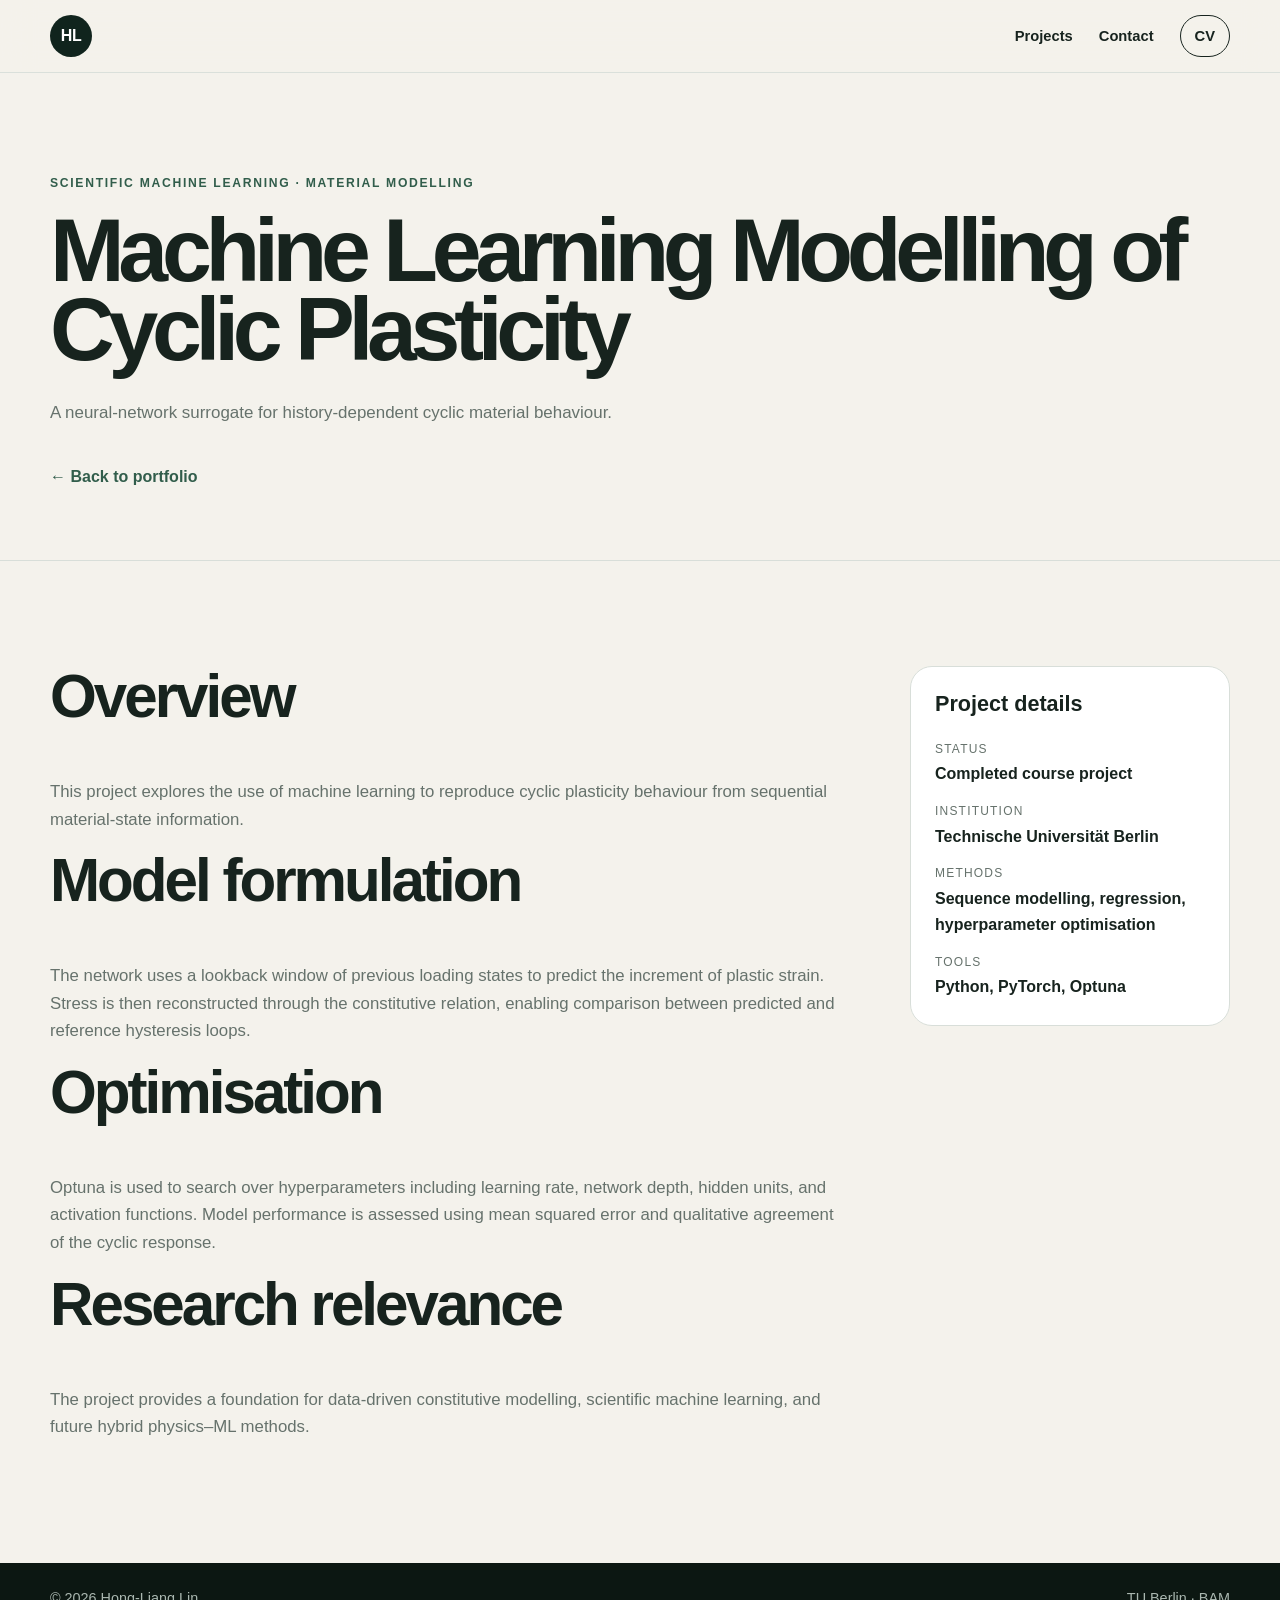
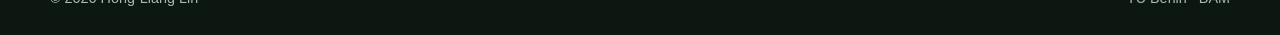
==== projects/cyclic-plasticity.html @ d4b6e34a "Initial Website" ====
<!doctype html>
<html lang="en">
<head>
<meta charset="utf-8"><meta name="viewport" content="width=device-width,initial-scale=1">
<title>Machine Learning Modelling of Cyclic Plasticity | Hong-Liang Lin</title>
<link rel="stylesheet" href="../assets/style.css">
<script defer src="../assets/script.js"></script>
</head>
<body class="project-page">
<header class="site-header"><div class="container nav-wrap">
<a class="brand" href="../index.html">HL</a>
<nav class="site-nav"><a href="../index.html#projects">Projects</a><a href="../index.html#contact">Contact</a><a class="nav-cta" href="../assets/Hong-Liang_Lin_CV.pdf">CV</a></nav>
</div></header>
<main>
<section class="page-hero"><div class="container">
<p class="eyebrow">Scientific machine learning · Material modelling</p><h1>Machine Learning Modelling of Cyclic Plasticity</h1><p class="hero-sub">A neural-network surrogate for history-dependent cyclic material behaviour.</p>
<a class="back-link" href="../index.html#projects">← Back to portfolio</a>
</div></section>
<section class="section"><div class="container content-grid">
<article class="content">

<h2>Overview</h2>
<p>This project explores the use of machine learning to reproduce cyclic plasticity behaviour from sequential material-state information.</p>
<h2>Model formulation</h2>
<p>The network uses a lookback window of previous loading states to predict the increment of plastic strain. Stress is then reconstructed through the constitutive relation, enabling comparison between predicted and reference hysteresis loops.</p>
<h2>Optimisation</h2>
<p>Optuna is used to search over hyperparameters including learning rate, network depth, hidden units, and activation functions. Model performance is assessed using mean squared error and qualitative agreement of the cyclic response.</p>
<h2>Research relevance</h2>
<p>The project provides a foundation for data-driven constitutive modelling, scientific machine learning, and future hybrid physics–ML methods.</p>

</article>
<aside class="sidebar">
<h3>Project details</h3>
<dl>
<dt>Status</dt><dd>Completed course project</dd>
<dt>Institution</dt><dd>Technische Universität Berlin</dd>
<dt>Methods</dt><dd>Sequence modelling, regression, hyperparameter optimisation</dd>
<dt>Tools</dt><dd>Python, PyTorch, Optuna</dd>
</dl>
</aside>
</div></section>
</main>
<footer><div class="container footer-wrap"><span>© <span id="year"></span> Hong-Liang Lin</span><span>TU Berlin · BAM</span></div></footer>
</body></html>
---- assets/style.css ----
:root{
  --bg:#f4f2ec;--surface:#fff;--ink:#17231e;--muted:#66726c;--line:#d8ded9;
  --accent:#315d4b;--accent-soft:#dbe8e1;--dark:#10241d;--max:1180px;
  --shadow:0 22px 60px rgba(20,40,31,.08)
}
*{box-sizing:border-box}
html{scroll-behavior:smooth}
body{margin:0;background:var(--bg);color:var(--ink);font-family:Arial,Helvetica,sans-serif;line-height:1.65}
a{color:inherit}
.container{width:min(var(--max),calc(100% - 40px));margin:auto}
.site-header{position:sticky;top:0;z-index:50;background:rgba(244,242,236,.9);backdrop-filter:blur(16px);border-bottom:1px solid rgba(216,222,217,.9)}
.nav-wrap{height:72px;display:flex;align-items:center;justify-content:space-between}
.brand{width:42px;height:42px;display:grid;place-items:center;background:var(--dark);color:#fff;border-radius:50%;text-decoration:none;font-weight:700;letter-spacing:-.03em}
.site-nav{display:flex;gap:26px;align-items:center}
.site-nav a{text-decoration:none;font-size:.92rem;font-weight:600}
.nav-cta{border:1px solid var(--ink);padding:8px 14px;border-radius:999px}
.menu-button{display:none}
.hero{padding:112px 0 90px}
.hero-grid{display:grid;grid-template-columns:1.5fr .72fr;gap:85px;align-items:center}
.eyebrow,.section-label,.project-tag{color:var(--accent);text-transform:uppercase;letter-spacing:.14em;font-size:.76rem;font-weight:700}
h1,h2,h3,p{margin-top:0}
h1{font-size:clamp(4.2rem,9vw,7.7rem);line-height:.88;letter-spacing:-.07em;margin:18px 0 30px}
h2{font-size:clamp(2.3rem,4.7vw,4.2rem);line-height:1.03;letter-spacing:-.05em;max-width:900px}
h3{font-size:1.35rem;line-height:1.25}
.hero-lead{font-family:Georgia,serif;font-size:clamp(1.45rem,2.7vw,2.25rem);line-height:1.28;max-width:760px}
.hero-sub{max-width:760px;color:var(--muted);font-size:1.06rem}
.hero-actions{display:flex;gap:12px;flex-wrap:wrap;margin-top:34px}
.button{display:inline-flex;align-items:center;justify-content:center;min-height:48px;padding:0 20px;border-radius:999px;text-decoration:none;font-weight:700}
.button.primary{background:var(--dark);color:#fff}
.button.secondary{border:1px solid var(--ink)}
.status{display:flex;align-items:center;gap:10px;margin-top:28px;color:var(--muted);font-size:.92rem}
.status-dot{width:9px;height:9px;border-radius:50%;background:#4da86f;box-shadow:0 0 0 5px rgba(77,168,111,.13)}
.profile-card{background:var(--surface);border:1px solid var(--line);border-radius:30px;padding:22px;box-shadow:var(--shadow)}
.portrait{aspect-ratio:4/5;border-radius:20px;background:linear-gradient(145deg,#c8d9d0,#edf2ef);display:grid;place-items:center;align-content:center}
.portrait-monogram{font-size:5rem;font-weight:700;color:#2d4f41}
.portrait-caption{font-size:.8rem;color:#617068;margin-top:8px}
.profile-meta{display:grid;gap:14px;margin-top:20px}
.profile-meta div{display:grid;gap:2px}
.profile-meta span{font-size:.78rem;text-transform:uppercase;letter-spacing:.08em;color:var(--muted)}
.profile-meta strong{font-size:.98rem}
.section{padding:105px 0;border-top:1px solid var(--line)}
.section.alt{background:#e9ede8}
.split{display:grid;grid-template-columns:1fr 1fr;gap:90px}
.prose{font-size:1.1rem;color:var(--muted)}
.card-grid{display:grid;grid-template-columns:repeat(3,1fr);gap:18px;margin-top:50px}
.card{background:var(--surface);border:1px solid var(--line);border-radius:22px;padding:28px;min-height:250px}
.card-number{display:block;color:var(--accent);font-weight:700;margin-bottom:55px}
.card p{color:var(--muted)}
.project-list{display:grid;gap:82px;margin-top:60px}
.project{display:grid;grid-template-columns:1.1fr 1fr;gap:60px;align-items:center}
.project.reverse .project-visual{order:2}
.project-visual{min-height:400px;border-radius:28px;padding:28px;display:flex;flex-direction:column;justify-content:flex-end;text-decoration:none;color:#fff;box-shadow:var(--shadow);transition:.25s transform}
.project-visual:hover{transform:translateY(-4px)}
.visual-one{background:linear-gradient(145deg,#6f8d7f,#183129)}
.visual-two{background:linear-gradient(145deg,#899b92,#2c453a)}
.visual-three{background:linear-gradient(145deg,#9baaa3,#22382f)}
.visual-label{text-transform:uppercase;letter-spacing:.11em;font-size:.75rem;opacity:.8}
.visual-title{font-size:2rem;font-weight:700;max-width:360px;line-height:1.08;margin-top:10px}
.project-copy p:not(.project-tag){color:var(--muted)}
.tags,.skills{display:flex;flex-wrap:wrap;gap:8px}
.tags span,.skills span{border:1px solid var(--line);background:rgba(255,255,255,.68);padding:7px 11px;border-radius:999px;font-size:.86rem}
.text-link{display:inline-block;margin-top:20px;text-decoration:none;font-weight:700;color:var(--accent)}
.timeline{margin-top:48px;border-top:1px solid var(--line)}
.timeline-item{display:grid;grid-template-columns:150px 1fr;gap:35px;padding:30px 0;border-bottom:1px solid var(--line)}
.timeline-date,.education-year{color:var(--accent);font-weight:700}
.timeline-org{font-weight:700;color:var(--muted)}
.education-grid{display:grid;grid-template-columns:1fr 1fr;gap:18px;margin-top:45px}
.education-card{background:var(--surface);border:1px solid var(--line);border-radius:22px;padding:28px}
.skills{margin-top:35px}
.empty-state{margin-top:40px;padding:40px;border:1px dashed #9eaaa3;border-radius:24px;background:rgba(255,255,255,.4)}
.empty-state span{display:inline-block;margin-top:10px;color:var(--accent);font-weight:700}
.contact-section{background:var(--dark);color:#fff}
.contact-section .section-label{color:#9fc4b2}
.contact-grid{display:grid;grid-template-columns:1.2fr .8fr;gap:70px}
.contact-grid p{color:#bcc9c2}
.contact-card{display:grid;gap:11px;padding:30px;border-radius:22px;border:1px solid rgba(255,255,255,.18);background:rgba(255,255,255,.05)}
.contact-card a{text-decoration:none;word-break:break-word}
.contact-card small{color:#a9b7b0;margin-top:8px}
footer{background:#0c1712;color:#aab7b0}
.footer-wrap{display:flex;justify-content:space-between;padding:24px 0;font-size:.9rem}
.reveal{opacity:0;transform:translateY(18px);transition:opacity .7s ease,transform .7s ease}
.reveal.visible{opacity:1;transform:none}

.project-page .page-hero{padding:100px 0 70px}
.project-page .page-hero h1{font-size:clamp(3.5rem,7vw,6.4rem)}
.project-page .content-grid{display:grid;grid-template-columns:1fr 320px;gap:70px}
.project-page .content{font-size:1.05rem;color:var(--muted)}
.project-page .content h2,.project-page .content h3{color:var(--ink)}
.project-page .sidebar{border:1px solid var(--line);background:var(--surface);border-radius:22px;padding:24px;height:max-content;position:sticky;top:95px}
.project-page .sidebar dl{margin:0}
.project-page .sidebar dt{font-size:.75rem;text-transform:uppercase;letter-spacing:.1em;color:var(--muted);margin-top:14px}
.project-page .sidebar dd{margin:2px 0 0;font-weight:700}
.back-link{display:inline-block;margin-top:20px;text-decoration:none;color:var(--accent);font-weight:700}

@media(max-width:900px){
  .menu-button{display:block;background:none;border:1px solid var(--line);border-radius:999px;padding:8px 12px}
  .site-nav{display:none;position:absolute;left:20px;right:20px;top:64px;padding:18px;background:var(--surface);border:1px solid var(--line);border-radius:18px;flex-direction:column;align-items:stretch;box-shadow:var(--shadow)}
  .site-nav.open{display:flex}
  .hero-grid,.split,.project,.contact-grid,.project-page .content-grid{grid-template-columns:1fr}
  .profile-card{max-width:470px}
  .card-grid{grid-template-columns:1fr 1fr}
  .project.reverse .project-visual{order:initial}
  .project-page .sidebar{position:static}
}
@media(max-width:620px){
  .container{width:min(var(--max),calc(100% - 26px))}
  .hero{padding-top:78px}
  .section{padding:78px 0}
  .card-grid,.education-grid{grid-template-columns:1fr}
  .project-visual{min-height:290px}
  .timeline-item{grid-template-columns:1fr;gap:7px}
  .footer-wrap{flex-direction:column;gap:6px}
}
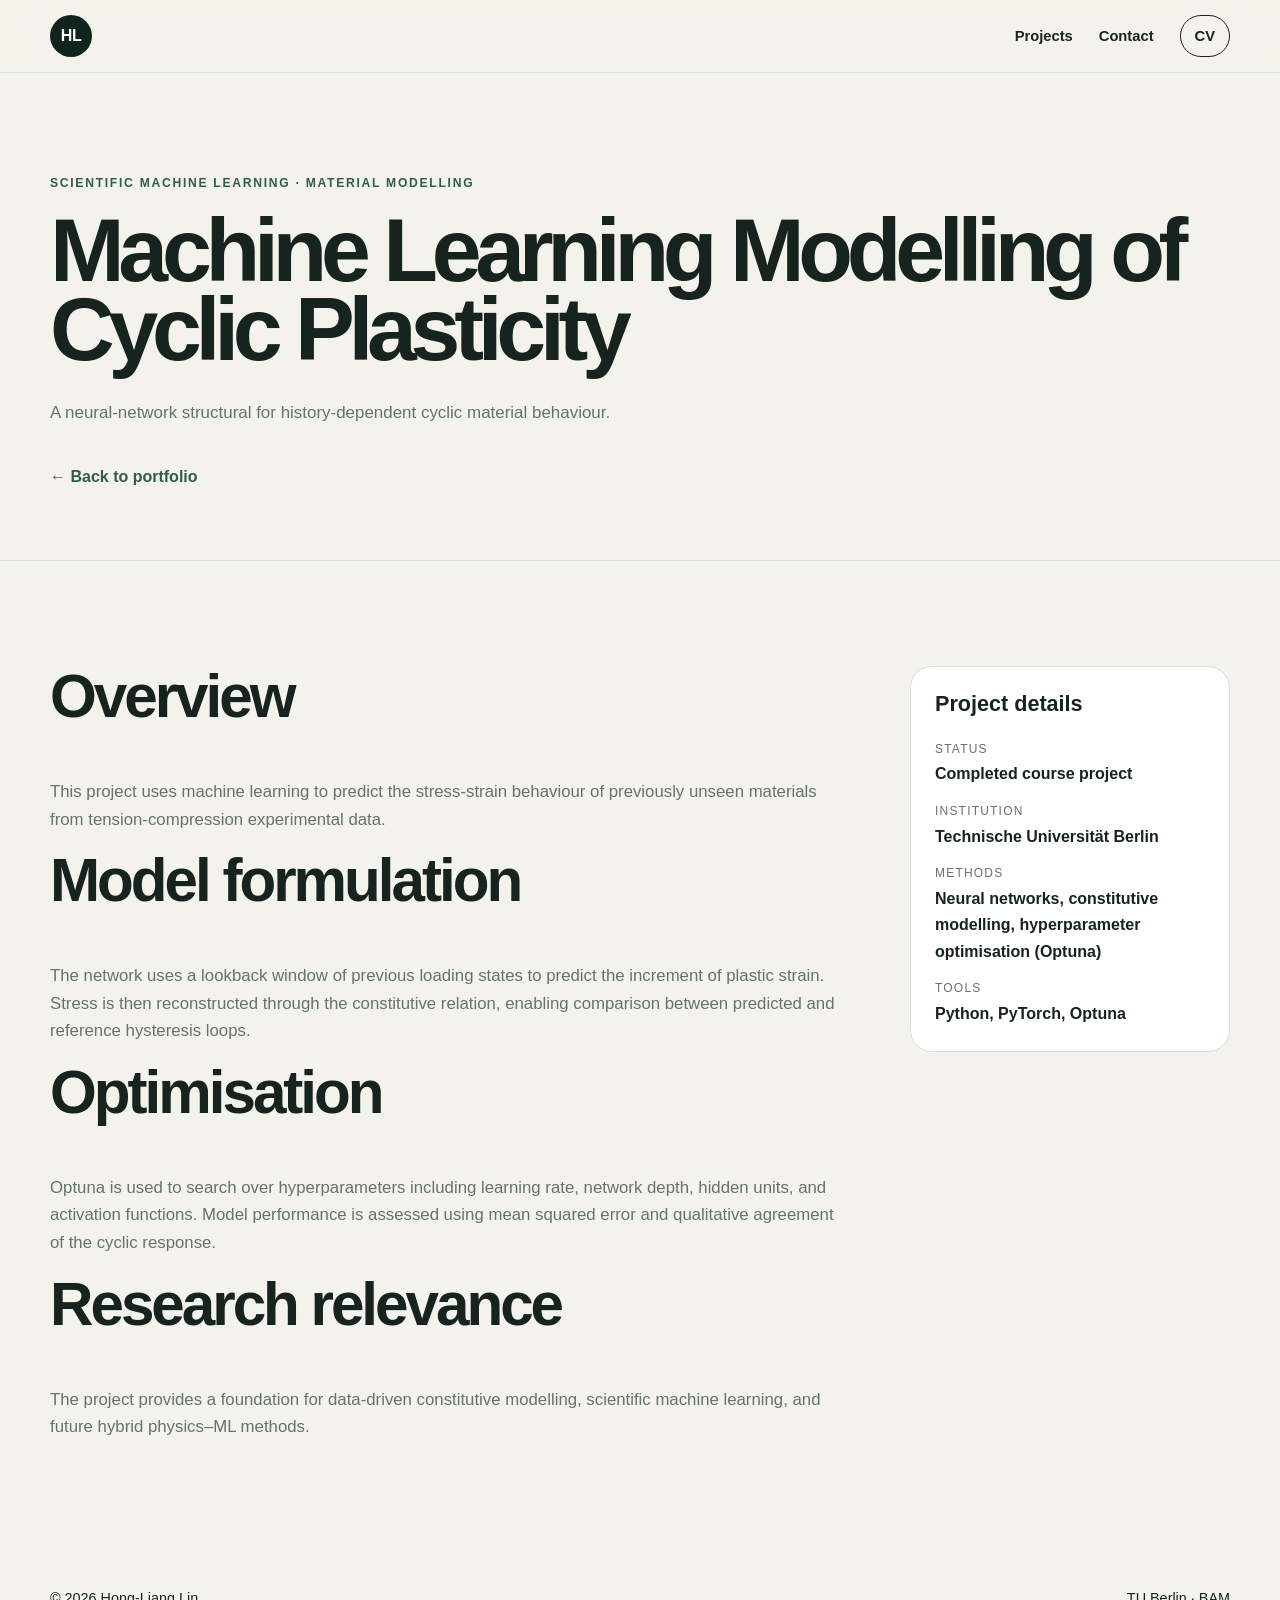
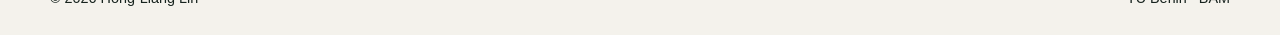
==== commit e327b626: "Update cyclic-plasticity.html adjust the description of the project" ====
--- a/projects/cyclic-plasticity.html
+++ b/projects/cyclic-plasticity.html
@@ -13,14 +13,14 @@
 </div></header>
 <main>
 <section class="page-hero"><div class="container">
-<p class="eyebrow">Scientific machine learning · Material modelling</p><h1>Machine Learning Modelling of Cyclic Plasticity</h1><p class="hero-sub">A neural-network surrogate for history-dependent cyclic material behaviour.</p>
+<p class="eyebrow">Scientific machine learning · Material modelling</p><h1>Machine Learning Modelling of Cyclic Plasticity</h1><p class="hero-sub">A neural-network structural for history-dependent cyclic material behaviour.</p>
 <a class="back-link" href="../index.html#projects">← Back to portfolio</a>
 </div></section>
 <section class="section"><div class="container content-grid">
 <article class="content">
 
 <h2>Overview</h2>
-<p>This project explores the use of machine learning to reproduce cyclic plasticity behaviour from sequential material-state information.</p>
+<p>This project uses machine learning to predict the stress-strain behaviour of previously unseen materials from tension-compression experimental data.</p>
 <h2>Model formulation</h2>
 <p>The network uses a lookback window of previous loading states to predict the increment of plastic strain. Stress is then reconstructed through the constitutive relation, enabling comparison between predicted and reference hysteresis loops.</p>
 <h2>Optimisation</h2>
@@ -34,11 +34,11 @@
 <dl>
 <dt>Status</dt><dd>Completed course project</dd>
 <dt>Institution</dt><dd>Technische Universität Berlin</dd>
-<dt>Methods</dt><dd>Sequence modelling, regression, hyperparameter optimisation</dd>
+<dt>Methods</dt><dd>Neural networks, constitutive modelling, hyperparameter optimisation (Optuna)</dd>
 <dt>Tools</dt><dd>Python, PyTorch, Optuna</dd>
 </dl>
 </aside>
 </div></section>
 </main>
 <footer><div class="container footer-wrap"><span>© <span id="year"></span> Hong-Liang Lin</span><span>TU Berlin · BAM</span></div></footer>
-</body></html>+</body></html>
--- a/assets/style.css
+++ b/assets/style.css
@@ -74,10 +74,52 @@
 .contact-section .section-label{color:#9fc4b2}
 .contact-grid{display:grid;grid-template-columns:1.2fr .8fr;gap:70px}
 .contact-grid p{color:#bcc9c2}
-.contact-card{display:grid;gap:11px;padding:30px;border-radius:22px;border:1px solid rgba(255,255,255,.18);background:rgba(255,255,255,.05)}
-.contact-card a{text-decoration:none;word-break:break-word}
-.contact-card small{color:#a9b7b0;margin-top:8px}
-footer{background:#0c1712;color:#aab7b0}
+.contact-card{
+    display:flex;
+    flex-direction:column;
+    padding:18px 34px;
+    border-radius:22px;
+    border:1px solid rgba(255,255,255,.18);
+    background:rgba(255,255,255,.05);
+}
+
+.contact-card a{
+    display:flex;
+    flex-direction:column;
+    gap:8px;
+    padding:22px 0;
+    text-decoration:none;
+    color:#fff;
+    border-bottom:1px solid rgba(255,255,255,.12);
+    transition:all .25s ease;
+}
+
+.contact-card a:last-child{
+    border-bottom:none;
+}
+
+.contact-card a span{
+    font-size:.72rem;
+    text-transform:uppercase;
+    letter-spacing:.15em;
+    font-weight:700;
+    color:#9fc4b2;
+}
+
+.contact-card a strong{
+    font-size:1rem;
+    font-weight:500;
+    transition:transform .25s ease;
+}
+
+.contact-card a:hover{
+    opacity:.85;
+}
+
+.contact-card a:hover strong{
+    transform:translateX(8px);
+}
+.footer{background:#0c1712;color:#aab7b0}
 .footer-wrap{display:flex;justify-content:space-between;padding:24px 0;font-size:.9rem}
 .reveal{opacity:0;transform:translateY(18px);transition:opacity .7s ease,transform .7s ease}
 .reveal.visible{opacity:1;transform:none}
